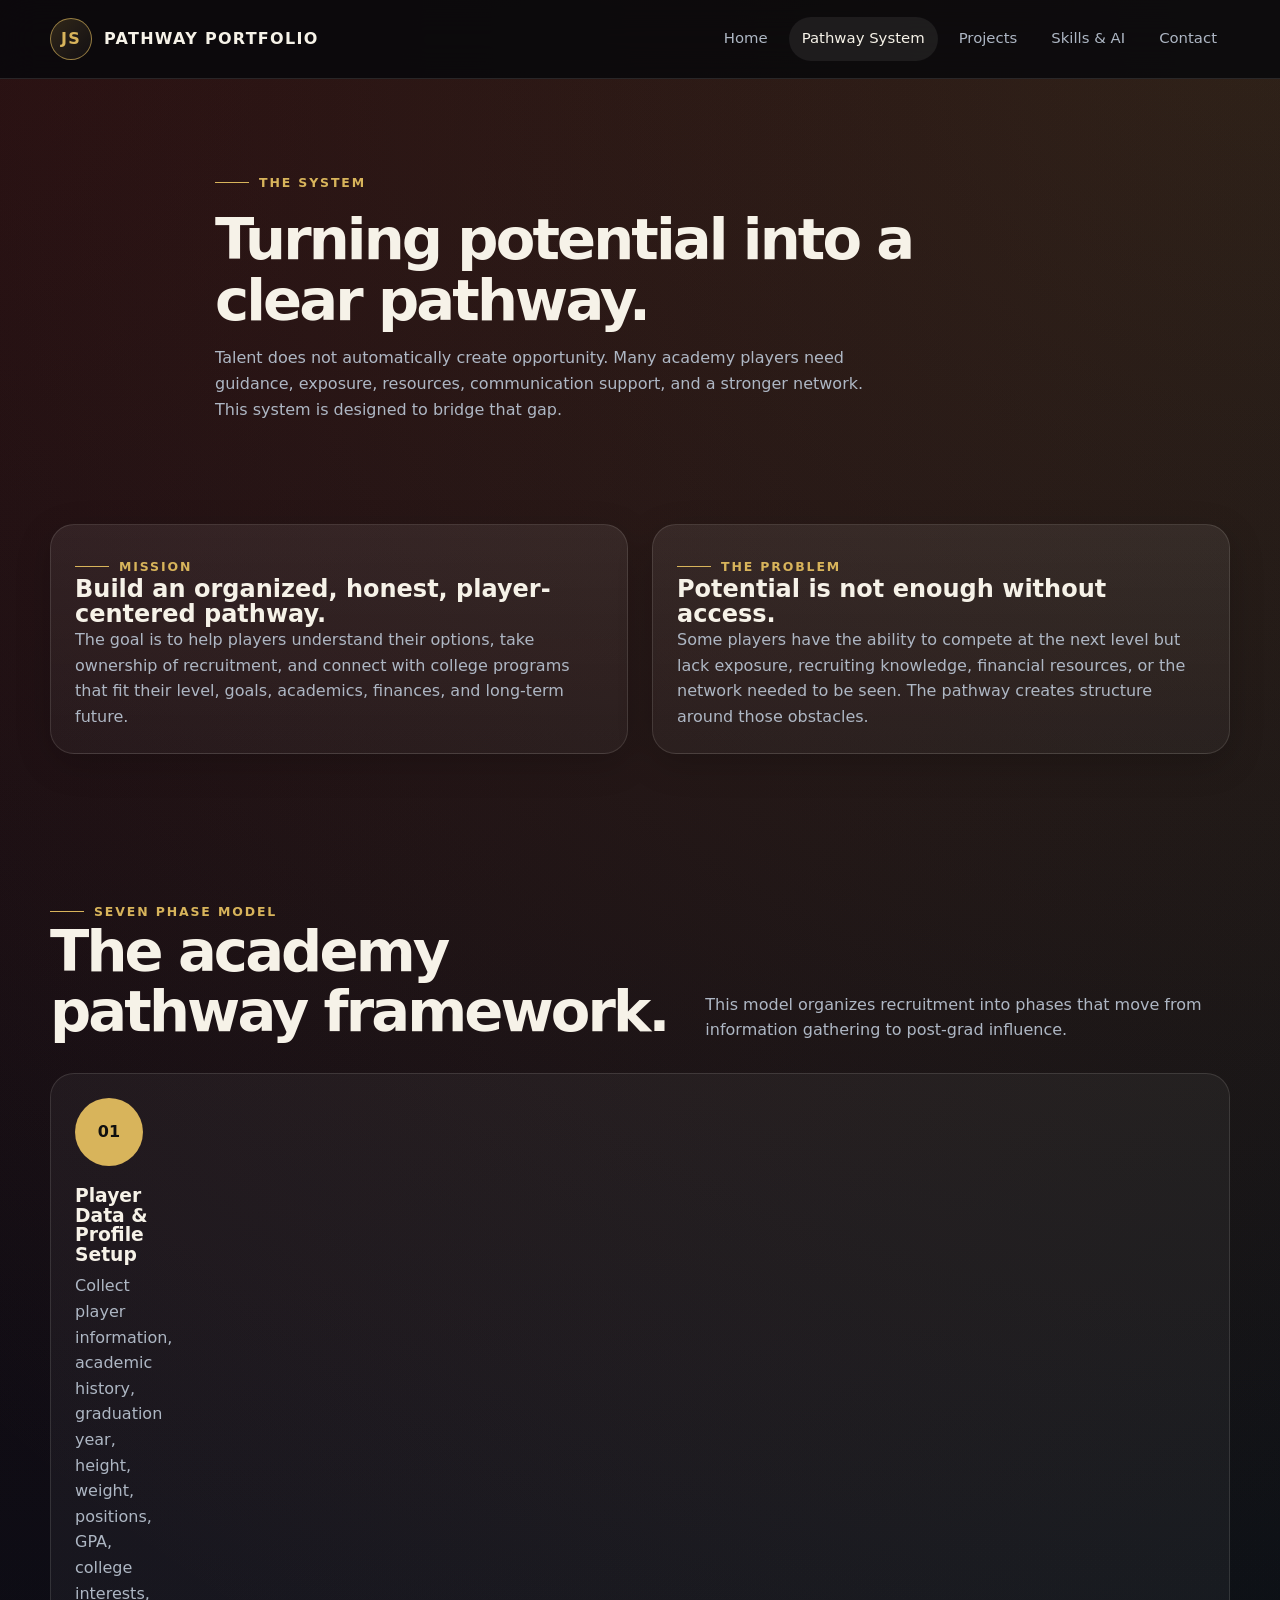
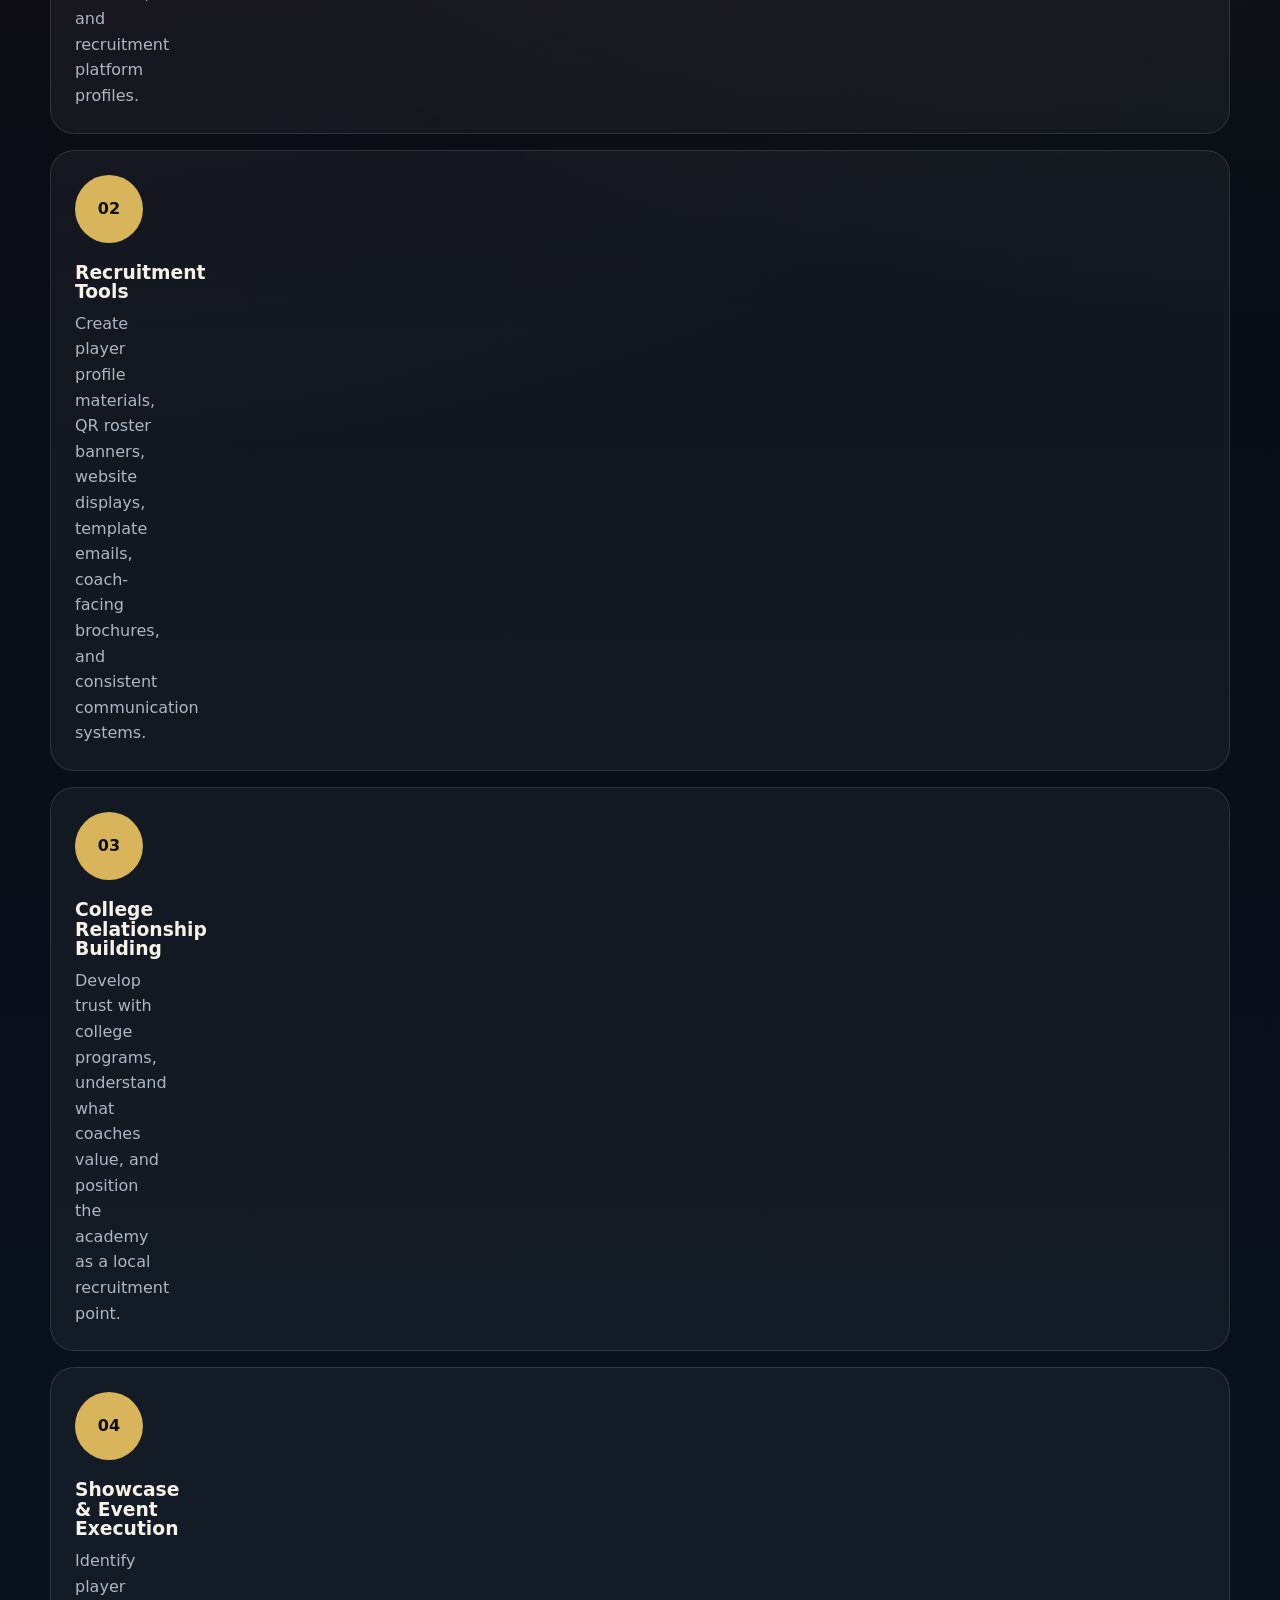
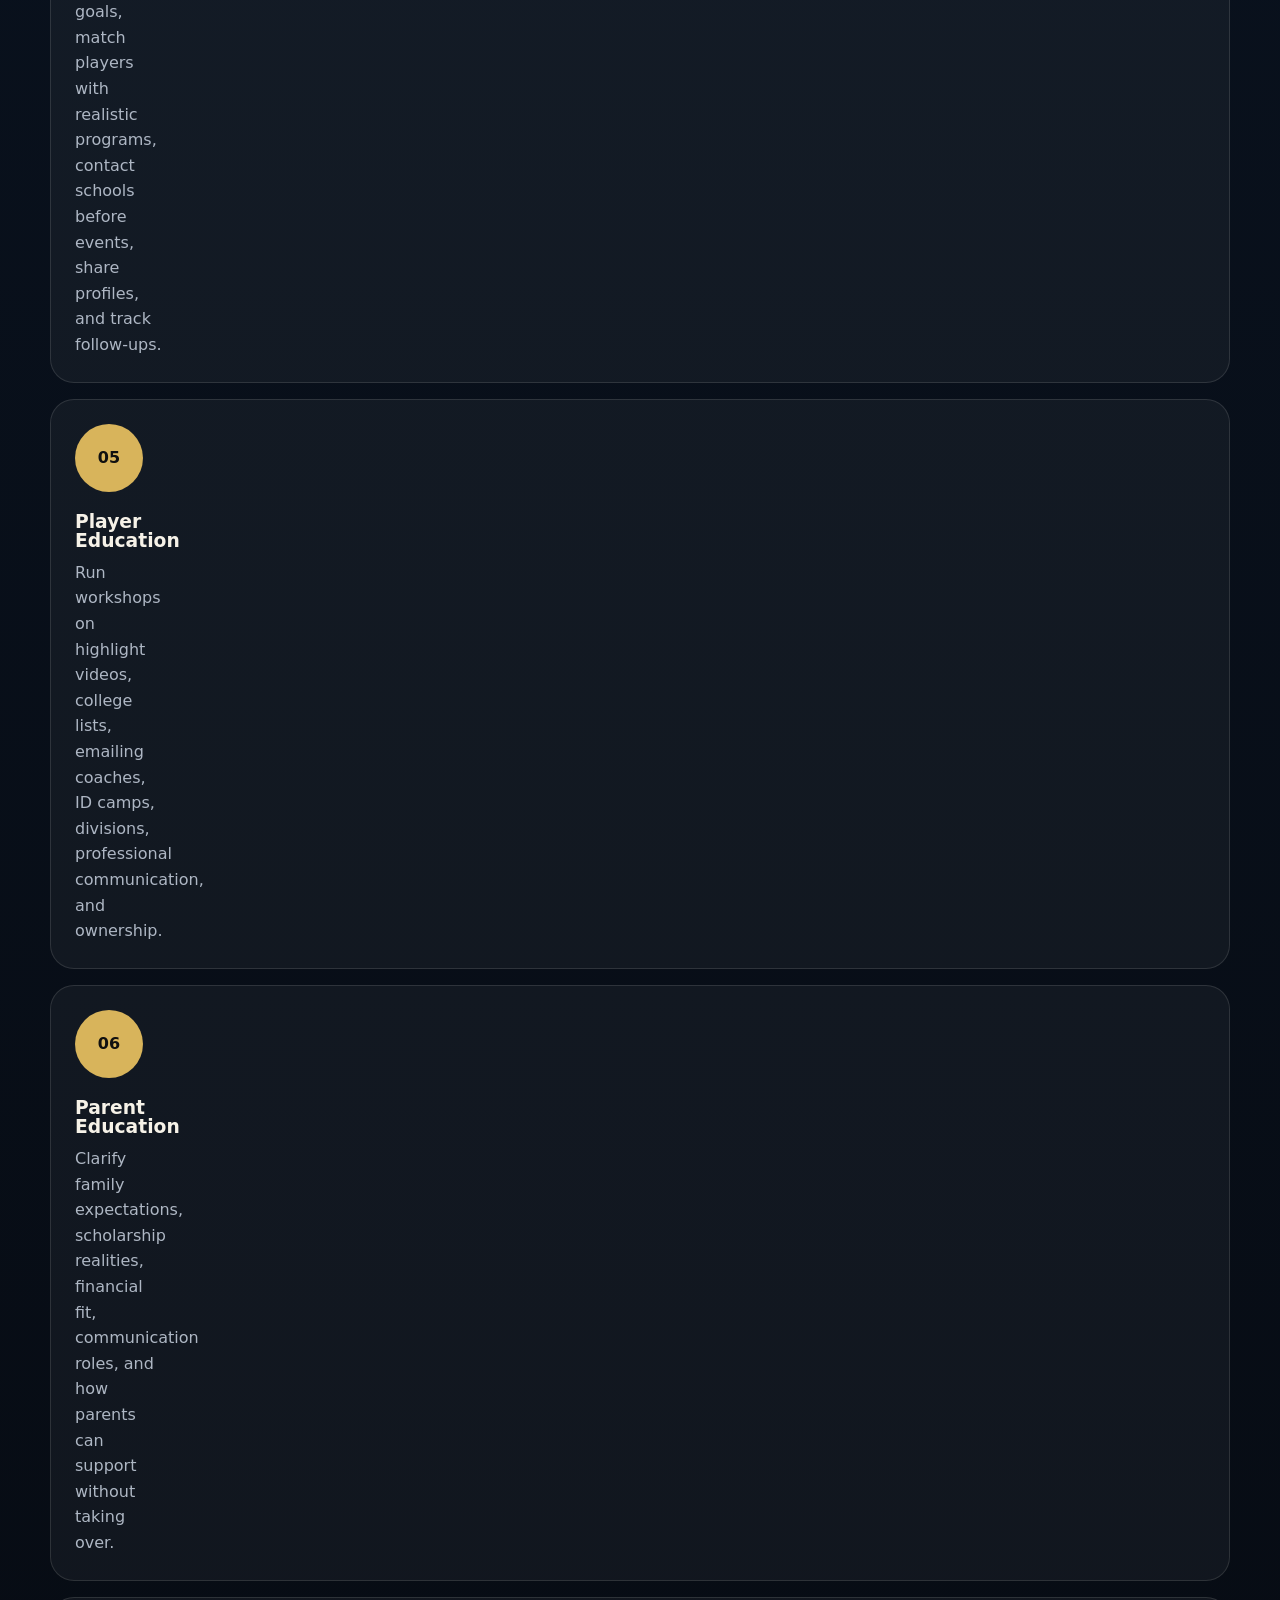
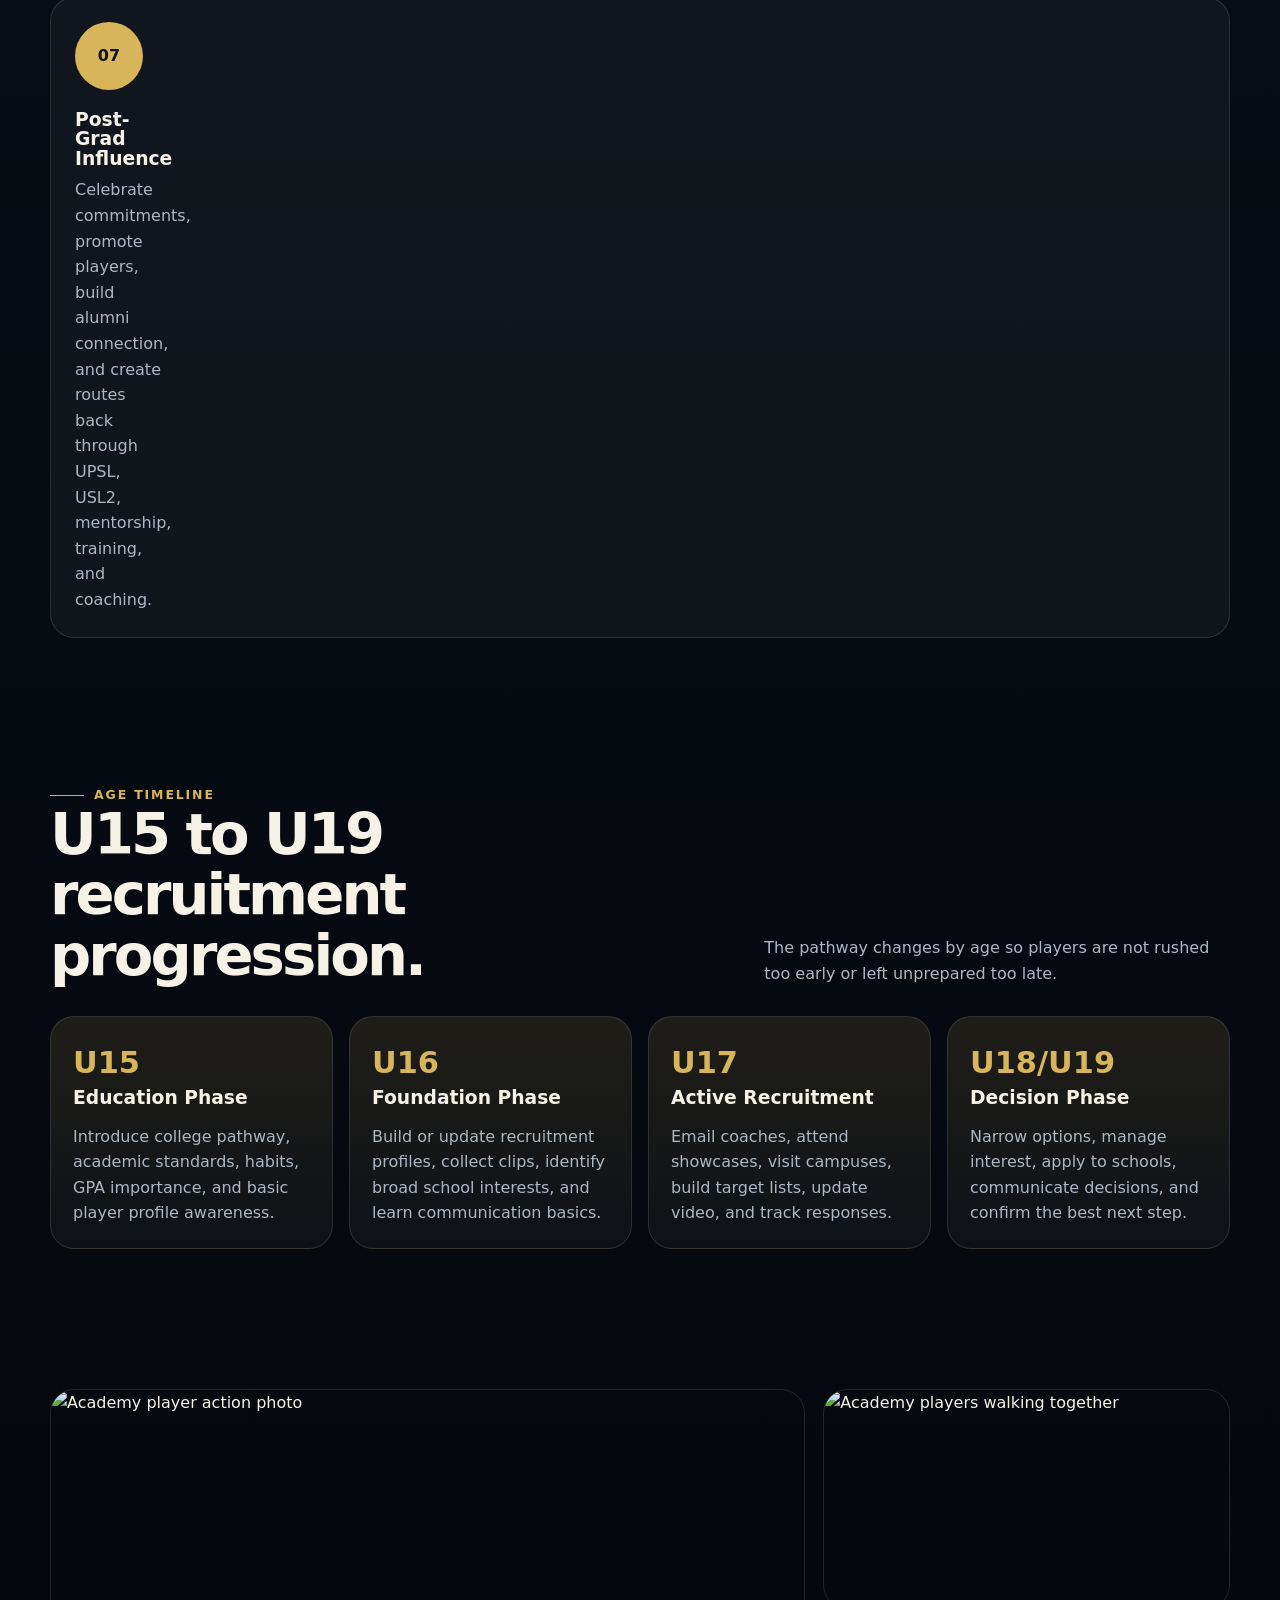
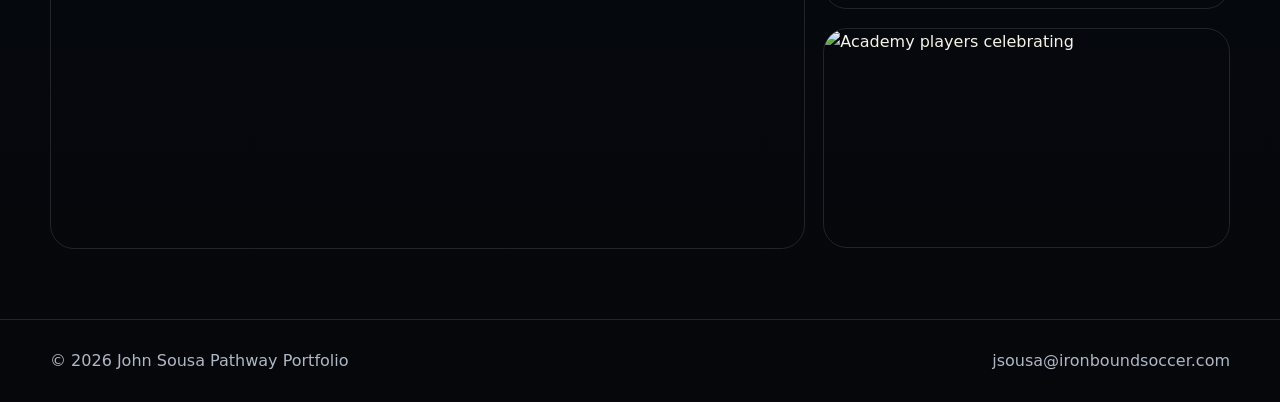
==== pathway.html @ 58d5fef7 "Add files via upload" ====
<!DOCTYPE html>
<html lang="en">
<head>
  <meta charset="UTF-8" />
  <meta name="viewport" content="width=device-width, initial-scale=1.0" />
  <title>Pathway System | John Sousa</title>
  <link rel="stylesheet" href="style.css" />
</head>
<body>
  <header class="site-header">
    <nav class="container nav">
      <a class="brand" href="index.html"><span class="brand-mark">JS</span><span>Pathway Portfolio</span></a>
      <button class="menu-toggle" aria-label="Open navigation">Menu</button>
      <div class="nav-links"><a href="index.html">Home</a><a href="pathway.html">Pathway System</a><a href="projects.html">Projects</a><a href="workflow.html">Skills & AI</a><a href="contact.html">Contact</a></div>
    </nav>
  </header>

  <main>
    <section class="page-hero">
      <div class="container page-title reveal">
        <span class="kicker">The System</span>
        <h1>Turning potential into a clear pathway.</h1>
        <p>Talent does not automatically create opportunity. Many academy players need guidance, exposure, resources, communication support, and a stronger network. This system is designed to bridge that gap.</p>
      </div>
    </section>

    <section>
      <div class="container grid-2">
        <article class="card reveal">
          <span class="kicker">Mission</span>
          <h2>Build an organized, honest, player-centered pathway.</h2>
          <p>The goal is to help players understand their options, take ownership of recruitment, and connect with college programs that fit their level, goals, academics, finances, and long-term future.</p>
        </article>
        <article class="card reveal">
          <span class="kicker">The Problem</span>
          <h2>Potential is not enough without access.</h2>
          <p>Some players have the ability to compete at the next level but lack exposure, recruiting knowledge, financial resources, or the network needed to be seen. The pathway creates structure around those obstacles.</p>
        </article>
      </div>
    </section>

    <section>
      <div class="container">
        <div class="section-header reveal">
          <div><span class="kicker">Seven Phase Model</span><h2>The academy pathway framework.</h2></div>
          <p>This model organizes recruitment into phases that move from information gathering to post-grad influence.</p>
        </div>
        <div class="timeline">
          <div class="phase reveal"><div></div><div><h3>Player Data & Profile Setup</h3><p>Collect player information, academic history, graduation year, height, weight, positions, GPA, college interests, and recruitment platform profiles.</p></div></div>
          <div class="phase reveal"><div></div><div><h3>Recruitment Tools</h3><p>Create player profile materials, QR roster banners, website displays, template emails, coach-facing brochures, and consistent communication systems.</p></div></div>
          <div class="phase reveal"><div></div><div><h3>College Relationship Building</h3><p>Develop trust with college programs, understand what coaches value, and position the academy as a local recruitment point.</p></div></div>
          <div class="phase reveal"><div></div><div><h3>Showcase & Event Execution</h3><p>Identify player goals, match players with realistic programs, contact schools before events, share profiles, and track follow-ups.</p></div></div>
          <div class="phase reveal"><div></div><div><h3>Player Education</h3><p>Run workshops on highlight videos, college lists, emailing coaches, ID camps, divisions, professional communication, and ownership.</p></div></div>
          <div class="phase reveal"><div></div><div><h3>Parent Education</h3><p>Clarify family expectations, scholarship realities, financial fit, communication roles, and how parents can support without taking over.</p></div></div>
          <div class="phase reveal"><div></div><div><h3>Post-Grad Influence</h3><p>Celebrate commitments, promote players, build alumni connection, and create routes back through UPSL, USL2, mentorship, training, and coaching.</p></div></div>
        </div>
      </div>
    </section>

    <section>
      <div class="container">
        <div class="section-header reveal">
          <div><span class="kicker">Age Timeline</span><h2>U15 to U19 recruitment progression.</h2></div>
          <p>The pathway changes by age so players are not rushed too early or left unprepared too late.</p>
        </div>
        <div class="age-timeline">
          <article class="age-card reveal"><div class="age">U15</div><h3>Education Phase</h3><p>Introduce college pathway, academic standards, habits, GPA importance, and basic player profile awareness.</p></article>
          <article class="age-card reveal"><div class="age">U16</div><h3>Foundation Phase</h3><p>Build or update recruitment profiles, collect clips, identify broad school interests, and learn communication basics.</p></article>
          <article class="age-card reveal"><div class="age">U17</div><h3>Active Recruitment</h3><p>Email coaches, attend showcases, visit campuses, build target lists, update video, and track responses.</p></article>
          <article class="age-card reveal"><div class="age">U18/U19</div><h3>Decision Phase</h3><p>Narrow options, manage interest, apply to schools, communicate decisions, and confirm the best next step.</p></article>
        </div>
      </div>
    </section>

    <section>
      <div class="container photo-band reveal">
        <img class="tall" src="assets/images/player-action-1.jpg" alt="Academy player action photo" />
        <div class="stack">
          <img src="assets/images/player-culture.jpg" alt="Academy players walking together" />
          <img src="assets/images/player-celebration.jpg" alt="Academy players celebrating" />
        </div>
      </div>
    </section>
  </main>

  <footer class="site-footer"><div class="container footer-inner"><span>© 2026 John Sousa Pathway Portfolio</span><span>jsousa@ironboundsoccer.com</span></div></footer>
  <script src="script.js"></script>
</body>
</html>
---- style.css ----
:root {
  --bg: #07090d;
  --panel: #0d121a;
  --panel-2: #111926;
  --ink: #f6f2e8;
  --muted: #aeb7c4;
  --gold: #d8b45b;
  --gold-soft: rgba(216, 180, 91, 0.16);
  --line: rgba(246, 242, 232, 0.12);
  --red: #a31621;
  --navy: #07162a;
  --shadow: 0 20px 70px rgba(0, 0, 0, 0.35);
  --radius: 24px;
  --max: 1180px;
}

* { box-sizing: border-box; }

html { scroll-behavior: smooth; }

body {
  margin: 0;
  font-family: Inter, ui-sans-serif, system-ui, -apple-system, BlinkMacSystemFont, "Segoe UI", sans-serif;
  color: var(--ink);
  background:
    radial-gradient(circle at top left, rgba(163, 22, 33, 0.18), transparent 30%),
    radial-gradient(circle at top right, rgba(216, 180, 91, 0.16), transparent 28%),
    linear-gradient(180deg, #05070b 0%, #09111d 45%, #05070b 100%);
  line-height: 1.6;
}

body::before {
  content: "";
  position: fixed;
  inset: 0;
  pointer-events: none;
  opacity: 0.13;
  background-image:
    linear-gradient(rgba(255,255,255,.05) 1px, transparent 1px),
    linear-gradient(90deg, rgba(255,255,255,.05) 1px, transparent 1px);
  background-size: 42px 42px;
  mask-image: linear-gradient(to bottom, black, transparent 80%);
  z-index: -1;
}

a { color: inherit; text-decoration: none; }

img { max-width: 100%; display: block; }

.container { width: min(var(--max), calc(100% - 40px)); margin: 0 auto; }

.site-header {
  position: sticky;
  top: 0;
  z-index: 1000;
  backdrop-filter: blur(18px);
  background: rgba(5, 7, 11, 0.78);
  border-bottom: 1px solid var(--line);
}

.nav {
  height: 78px;
  display: flex;
  align-items: center;
  justify-content: space-between;
  gap: 24px;
}

.brand {
  display: flex;
  align-items: center;
  gap: 12px;
  letter-spacing: 0.08em;
  text-transform: uppercase;
  font-weight: 800;
}

.brand-mark {
  width: 42px;
  height: 42px;
  border: 1px solid rgba(216, 180, 91, 0.65);
  border-radius: 50%;
  display: grid;
  place-items: center;
  color: var(--gold);
  background: linear-gradient(135deg, rgba(216,180,91,.18), rgba(255,255,255,.03));
}

.nav-links { display: flex; align-items: center; gap: 8px; }

.nav-links a {
  padding: 10px 13px;
  color: var(--muted);
  font-size: 0.93rem;
  border-radius: 999px;
  transition: 180ms ease;
}

.nav-links a:hover, .nav-links a.active {
  color: var(--ink);
  background: rgba(255,255,255,0.07);
}

.menu-toggle {
  display: none;
  border: 1px solid var(--line);
  color: var(--ink);
  background: transparent;
  padding: 10px 12px;
  border-radius: 12px;
}

.hero {
  padding: 86px 0 54px;
}

.hero-grid {
  display: grid;
  grid-template-columns: 1.05fr 0.95fr;
  gap: 42px;
  align-items: center;
}

.kicker {
  display: inline-flex;
  align-items: center;
  gap: 10px;
  color: var(--gold);
  text-transform: uppercase;
  letter-spacing: 0.15em;
  font-size: 0.78rem;
  font-weight: 800;
}

.kicker::before {
  content: "";
  width: 34px;
  height: 1px;
  background: var(--gold);
}

h1, h2, h3 { line-height: 1.05; margin: 0; }

h1 {
  margin-top: 18px;
  font-size: clamp(3.2rem, 7vw, 6.8rem);
  letter-spacing: -0.07em;
}

.hero h1 span { color: var(--gold); }

.lede {
  color: #d9dee7;
  font-size: clamp(1.1rem, 2vw, 1.32rem);
  max-width: 700px;
  margin: 22px 0 0;
}

.hero-actions { display: flex; gap: 14px; flex-wrap: wrap; margin-top: 30px; }

.btn {
  display: inline-flex;
  align-items: center;
  justify-content: center;
  gap: 9px;
  padding: 13px 18px;
  border-radius: 999px;
  font-weight: 800;
  border: 1px solid var(--line);
  transition: transform 180ms ease, background 180ms ease, border-color 180ms ease;
}

.btn:hover { transform: translateY(-2px); }

.btn.primary {
  color: #101010;
  background: var(--gold);
  border-color: var(--gold);
}

.btn.ghost { color: var(--ink); background: rgba(255,255,255,0.05); }

.hero-card {
  position: relative;
  border-radius: 34px;
  overflow: hidden;
  box-shadow: var(--shadow);
  border: 1px solid var(--line);
  min-height: 610px;
  background: var(--panel);
}

.hero-card img { width: 100%; height: 610px; object-fit: cover; }

.hero-card::after {
  content: "";
  position: absolute;
  inset: 0;
  background: linear-gradient(to top, rgba(3,5,8,.86), transparent 50%);
}

.hero-label {
  position: absolute;
  left: 24px;
  bottom: 24px;
  right: 24px;
  z-index: 2;
  padding: 18px;
  border: 1px solid rgba(255,255,255,0.14);
  border-radius: 22px;
  background: rgba(7, 9, 13, 0.72);
  backdrop-filter: blur(14px);
}

.hero-label strong { display: block; font-size: 1.15rem; }
.hero-label span { color: var(--muted); }

.stat-strip {
  display: grid;
  grid-template-columns: repeat(4, 1fr);
  gap: 14px;
  margin-top: 44px;
}

.stat {
  padding: 20px;
  border: 1px solid var(--line);
  border-radius: 20px;
  background: rgba(255,255,255,.045);
}

.stat strong { display: block; font-size: 1.6rem; color: var(--gold); }
.stat span { color: var(--muted); font-size: .92rem; }

section { padding: 70px 0; }

.section-header {
  display: flex;
  align-items: end;
  justify-content: space-between;
  gap: 28px;
  margin-bottom: 30px;
}

.section-header h2, .page-title h1 {
  font-size: clamp(2.2rem, 4.5vw, 4.5rem);
  letter-spacing: -0.05em;
}

.section-header p, .page-title p { color: var(--muted); max-width: 680px; margin: 14px 0 0; }

.grid-2 { display: grid; grid-template-columns: 1fr 1fr; gap: 24px; }
.grid-3 { display: grid; grid-template-columns: repeat(3, 1fr); gap: 18px; }
.grid-4 { display: grid; grid-template-columns: repeat(4, 1fr); gap: 16px; }

.card {
  border: 1px solid var(--line);
  background: linear-gradient(180deg, rgba(255,255,255,.07), rgba(255,255,255,.035));
  border-radius: var(--radius);
  padding: 24px;
  box-shadow: 0 10px 35px rgba(0,0,0,.18);
}

.card h3 { font-size: 1.25rem; margin-bottom: 10px; }
.card p { color: var(--muted); margin: 0; }

.resume-card { display: grid; grid-template-columns: 240px 1fr; gap: 26px; align-items: stretch; }
.resume-card img { width: 100%; height: 100%; min-height: 360px; object-fit: cover; border-radius: 22px; }

.role-list { display: grid; gap: 14px; }
.role-item {
  padding: 18px;
  border: 1px solid var(--line);
  border-radius: 18px;
  background: rgba(7, 22, 42, 0.48);
}
.role-item strong { display: block; }
.role-item span { color: var(--muted); font-size: .95rem; }

.photo-band {
  display: grid;
  grid-template-columns: 1.3fr .7fr;
  gap: 18px;
}

.photo-band img, .image-card img { width: 100%; height: 100%; object-fit: cover; border-radius: var(--radius); border: 1px solid var(--line); }
.photo-band .tall { min-height: 460px; }
.photo-band .stack { display: grid; gap: 18px; }
.photo-band .stack img { height: 220px; }

.timeline { display: grid; gap: 16px; counter-reset: phase; }
.phase {
  position: relative;
  display: grid;
  grid-template-columns: 90px 1fr;
  gap: 20px;
  padding: 24px;
  border: 1px solid var(--line);
  border-radius: var(--radius);
  background: rgba(255,255,255,.045);
}
.phase::before {
  counter-increment: phase;
  content: "0" counter(phase);
  display: grid;
  place-items: center;
  width: 68px;
  height: 68px;
  border-radius: 50%;
  color: #101010;
  background: var(--gold);
  font-weight: 900;
}
.phase p { color: var(--muted); margin: 9px 0 0; }

.age-timeline {
  display: grid;
  grid-template-columns: repeat(4, 1fr);
  gap: 16px;
}
.age-card {
  padding: 22px;
  border-radius: var(--radius);
  border: 1px solid var(--line);
  background: linear-gradient(180deg, rgba(216,180,91,.12), rgba(255,255,255,.035));
}
.age-card .age { color: var(--gold); font-size: 1.9rem; font-weight: 900; }
.age-card p { color: var(--muted); margin-bottom: 0; }

.case-study {
  border: 1px solid var(--line);
  border-radius: 30px;
  padding: 28px;
  background: linear-gradient(135deg, rgba(255,255,255,.075), rgba(255,255,255,.03));
  display: grid;
  grid-template-columns: 1fr .78fr;
  gap: 28px;
  align-items: center;
  margin-bottom: 22px;
}
.case-study h2 { font-size: clamp(1.7rem, 3vw, 3rem); letter-spacing: -.04em; }
.case-study p { color: var(--muted); }
.case-meta { display: grid; grid-template-columns: repeat(3, 1fr); gap: 10px; margin-top: 18px; }
.case-meta div { border: 1px solid var(--line); border-radius: 14px; padding: 13px; color: var(--muted); }
.case-meta strong { color: var(--gold); display: block; font-size: .8rem; text-transform: uppercase; letter-spacing: .1em; }
.mockup {
  border-radius: 24px;
  background: #07101c;
  border: 1px solid rgba(216,180,91,.28);
  padding: 18px;
}
.mock-row { display: flex; align-items: center; justify-content: space-between; border-bottom: 1px solid var(--line); padding: 12px 0; gap: 10px; }
.mock-row:last-child { border-bottom: 0; }
.pill { display: inline-flex; border: 1px solid rgba(216,180,91,.35); color: var(--gold); padding: 4px 9px; border-radius: 999px; font-size: .78rem; }
.progress { height: 8px; background: rgba(255,255,255,.1); border-radius: 999px; overflow: hidden; width: 120px; }
.progress span { display: block; height: 100%; width: var(--w); background: var(--gold); }

.tool-cloud { display: flex; flex-wrap: wrap; gap: 10px; }
.tool-cloud span { padding: 10px 13px; border: 1px solid var(--line); border-radius: 999px; background: rgba(255,255,255,.055); color: #dce3ef; }

.page-hero { padding: 86px 0 32px; }
.page-title { max-width: 850px; }

.ai-steps { display: grid; gap: 14px; }
.ai-step { display: grid; grid-template-columns: 54px 1fr; gap: 16px; align-items: start; padding: 20px; border: 1px solid var(--line); border-radius: 20px; background: rgba(255,255,255,.045); }
.ai-step span { width: 40px; height: 40px; display: grid; place-items: center; border-radius: 50%; background: var(--gold); color: #111; font-weight: 900; }
.ai-step p { color: var(--muted); margin: 5px 0 0; }

.contact-panel {
  border: 1px solid rgba(216,180,91,.32);
  background: linear-gradient(135deg, rgba(216,180,91,.15), rgba(255,255,255,.04));
  border-radius: 34px;
  padding: 42px;
  display: grid;
  grid-template-columns: 1fr .75fr;
  gap: 26px;
  align-items: center;
}
.contact-panel h1 { font-size: clamp(2.5rem, 5vw, 5rem); }
.contact-panel p { color: #d9dee7; }

.site-footer {
  border-top: 1px solid var(--line);
  padding: 28px 0;
  color: var(--muted);
}
.footer-inner { display: flex; justify-content: space-between; gap: 20px; flex-wrap: wrap; }

.reveal { opacity: 0; transform: translateY(18px); transition: 700ms ease; }
.reveal.visible { opacity: 1; transform: translateY(0); }

@media (max-width: 920px) {
  .menu-toggle { display: inline-flex; }
  .nav-links { display: none; position: absolute; top: 78px; left: 20px; right: 20px; padding: 14px; flex-direction: column; align-items: stretch; background: rgba(7,9,13,.96); border: 1px solid var(--line); border-radius: 18px; }
  .nav-links.open { display: flex; }
  .hero-grid, .grid-2, .case-study, .contact-panel, .resume-card, .photo-band { grid-template-columns: 1fr; }
  .grid-3, .grid-4, .age-timeline, .stat-strip { grid-template-columns: repeat(2, 1fr); }
  .hero-card, .hero-card img { min-height: 460px; height: 460px; }
  .phase { grid-template-columns: 1fr; }
}

@media (max-width: 620px) {
  .grid-3, .grid-4, .age-timeline, .stat-strip, .case-meta { grid-template-columns: 1fr; }
  .container { width: min(100% - 28px, var(--max)); }
  .hero { padding-top: 54px; }
  h1 { font-size: 3.2rem; }
  .section-header { display: block; }
  .contact-panel { padding: 26px; }
}
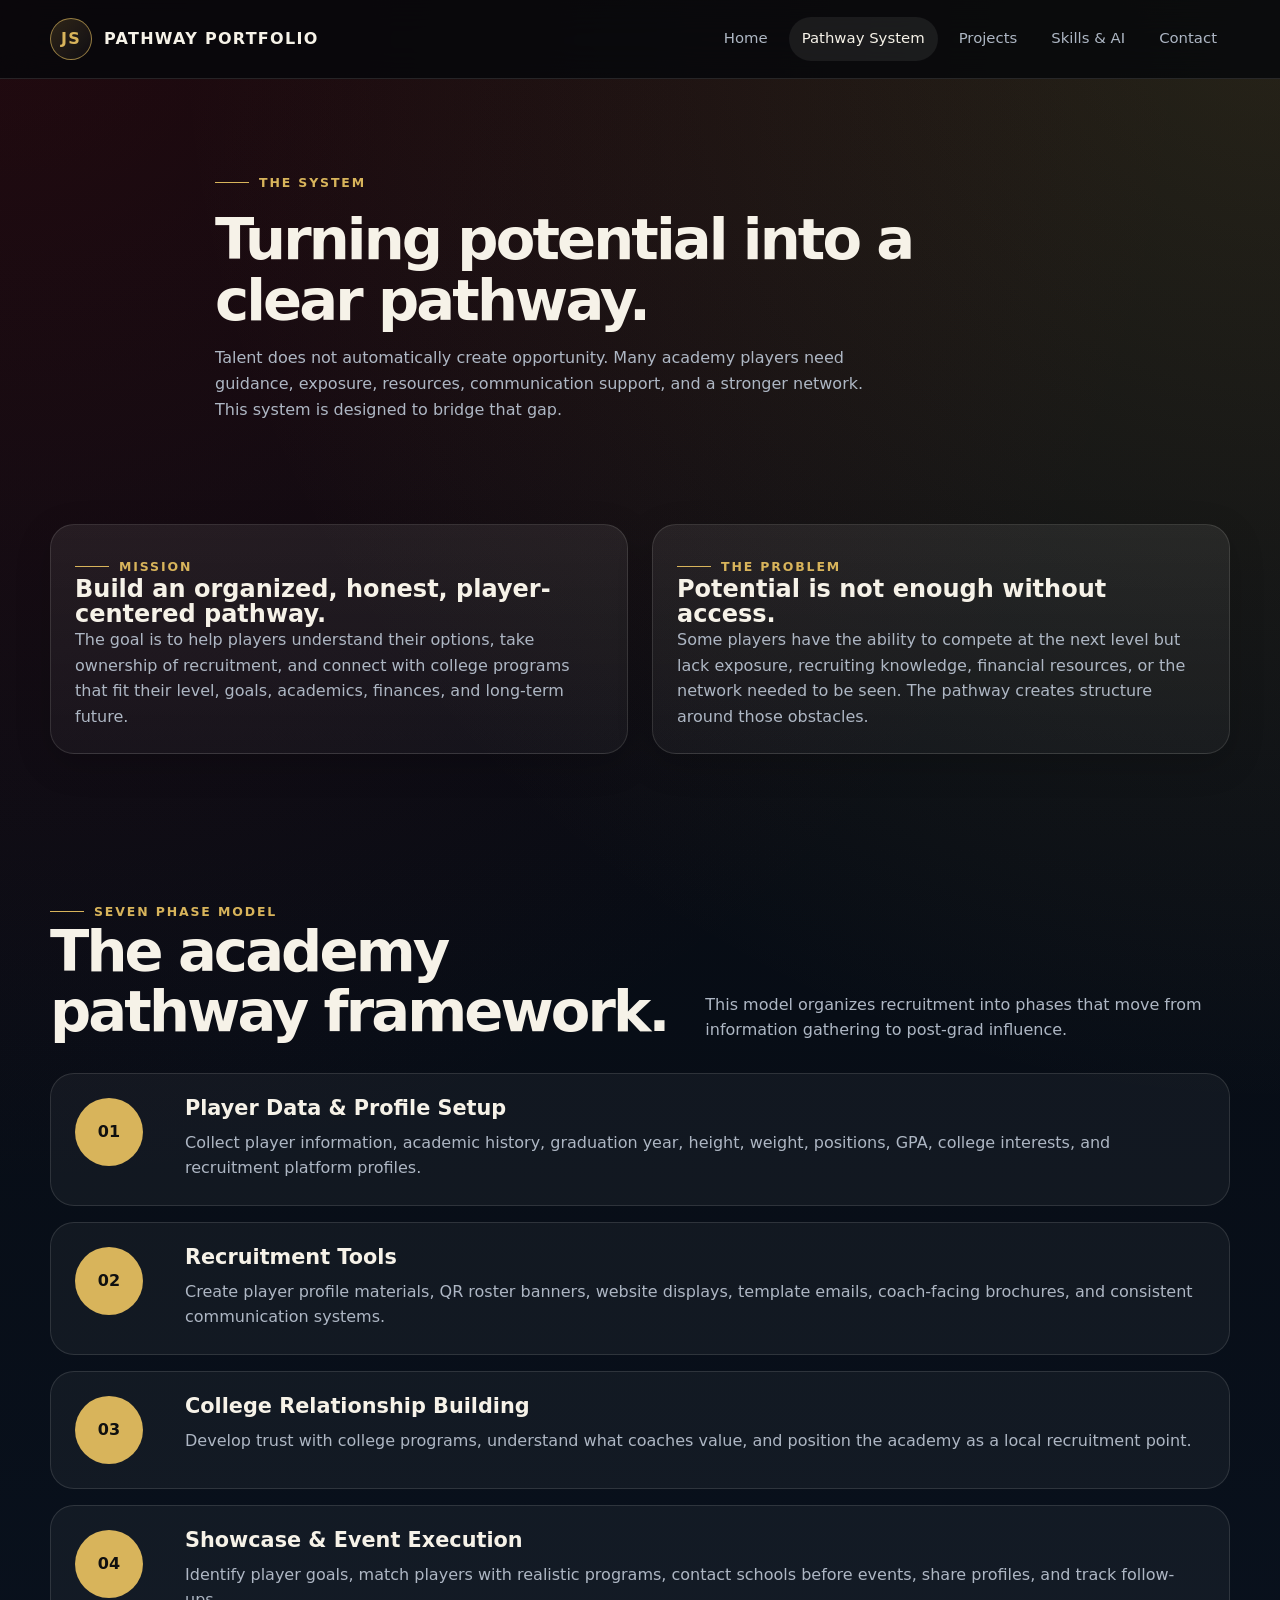
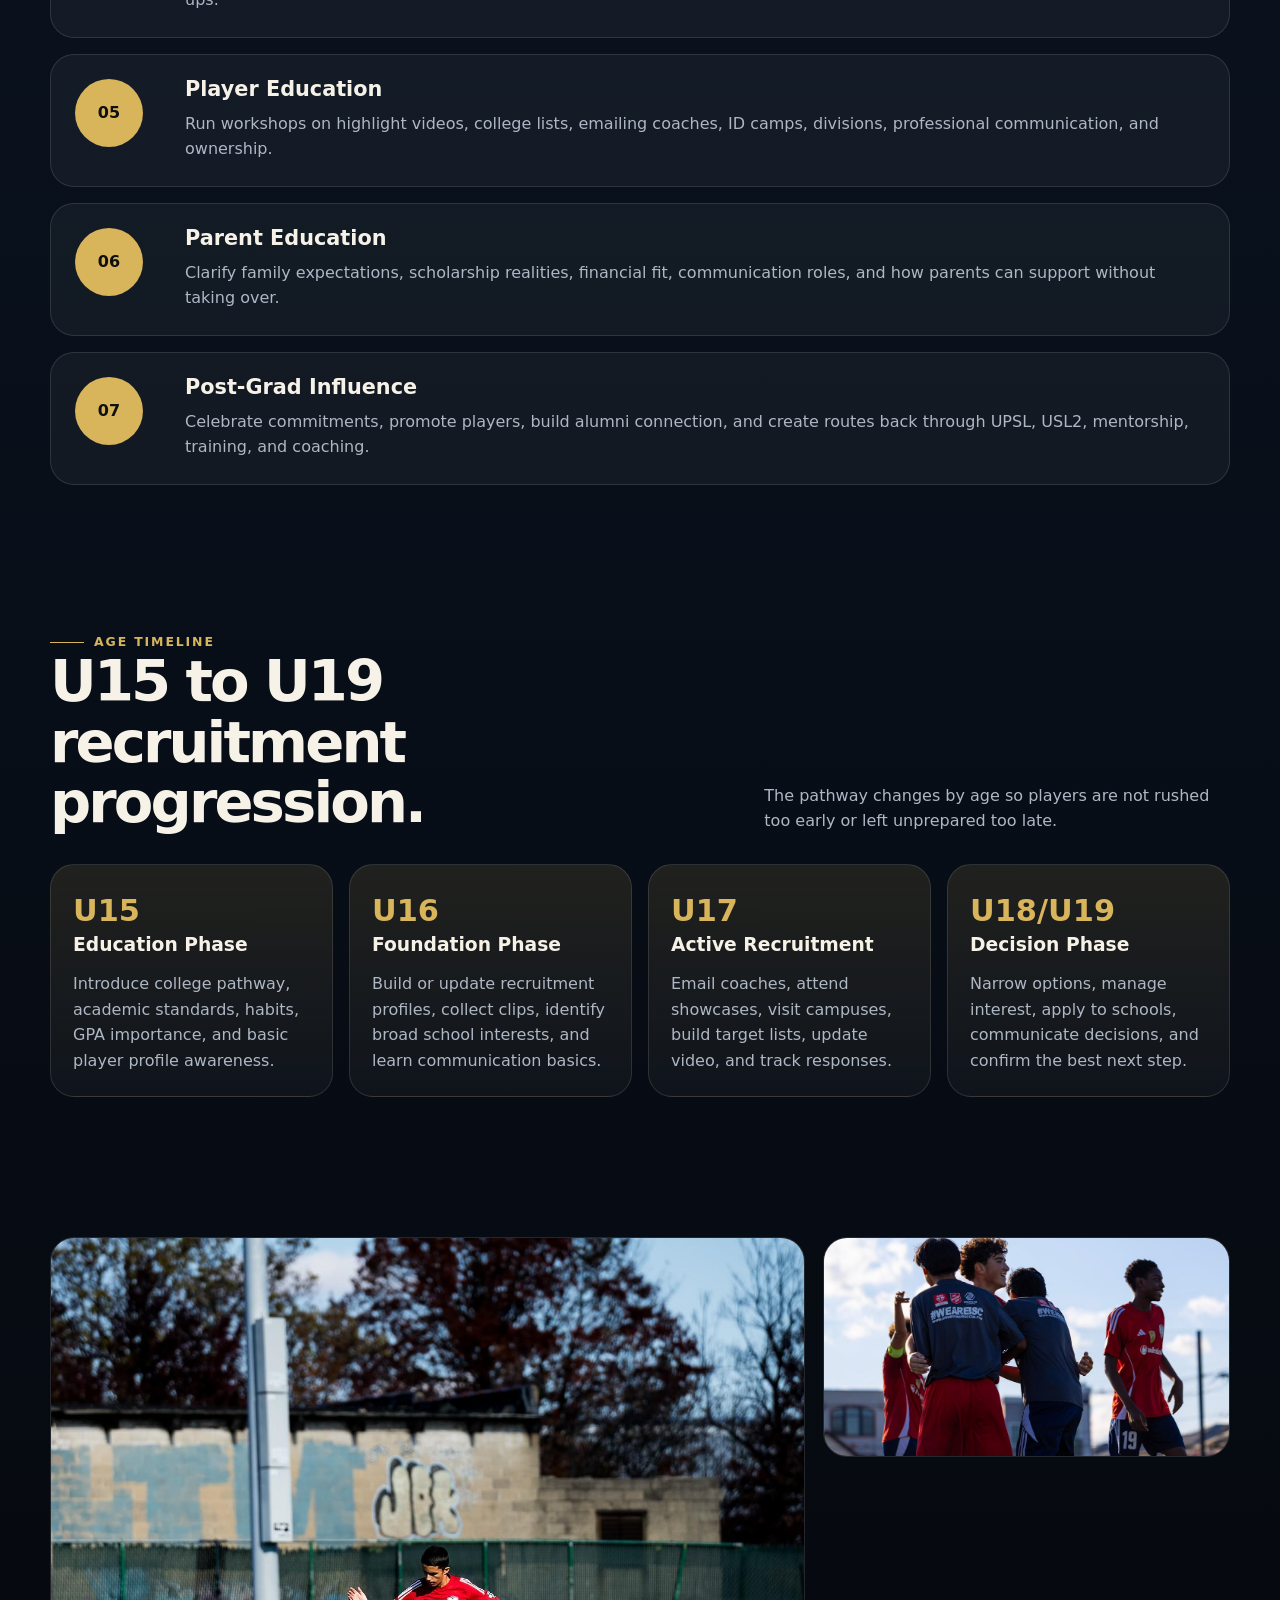
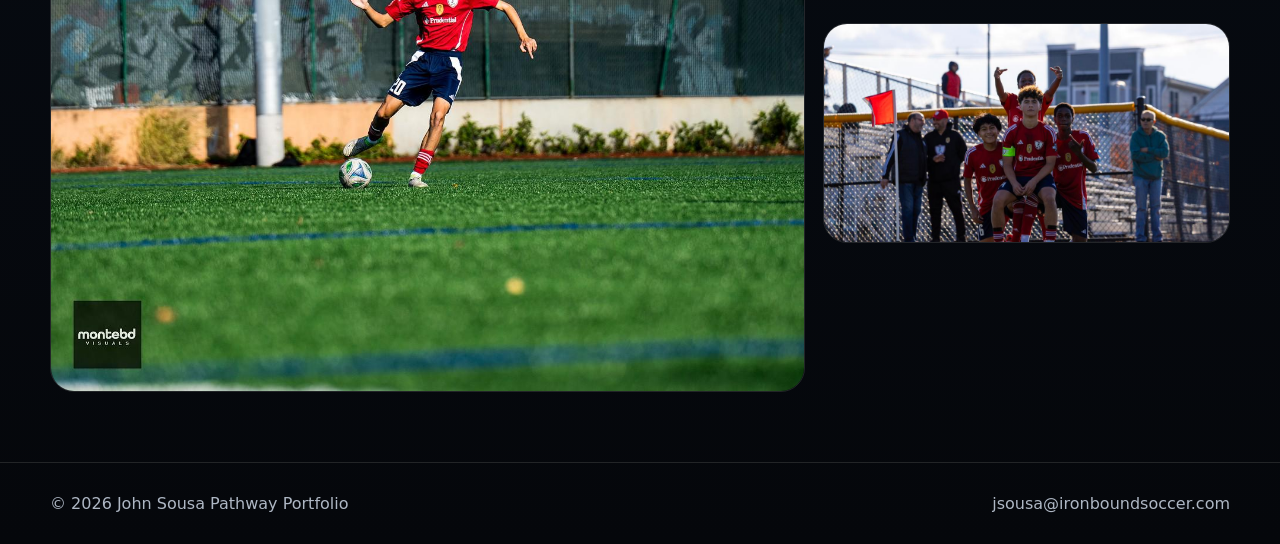
==== commit 85514350: "Add files via upload" ====
--- a/pathway.html
+++ b/pathway.html
@@ -46,13 +46,54 @@
           <p>This model organizes recruitment into phases that move from information gathering to post-grad influence.</p>
         </div>
         <div class="timeline">
-          <div class="phase reveal"><div></div><div><h3>Player Data & Profile Setup</h3><p>Collect player information, academic history, graduation year, height, weight, positions, GPA, college interests, and recruitment platform profiles.</p></div></div>
-          <div class="phase reveal"><div></div><div><h3>Recruitment Tools</h3><p>Create player profile materials, QR roster banners, website displays, template emails, coach-facing brochures, and consistent communication systems.</p></div></div>
-          <div class="phase reveal"><div></div><div><h3>College Relationship Building</h3><p>Develop trust with college programs, understand what coaches value, and position the academy as a local recruitment point.</p></div></div>
-          <div class="phase reveal"><div></div><div><h3>Showcase & Event Execution</h3><p>Identify player goals, match players with realistic programs, contact schools before events, share profiles, and track follow-ups.</p></div></div>
-          <div class="phase reveal"><div></div><div><h3>Player Education</h3><p>Run workshops on highlight videos, college lists, emailing coaches, ID camps, divisions, professional communication, and ownership.</p></div></div>
-          <div class="phase reveal"><div></div><div><h3>Parent Education</h3><p>Clarify family expectations, scholarship realities, financial fit, communication roles, and how parents can support without taking over.</p></div></div>
-          <div class="phase reveal"><div></div><div><h3>Post-Grad Influence</h3><p>Celebrate commitments, promote players, build alumni connection, and create routes back through UPSL, USL2, mentorship, training, and coaching.</p></div></div>
+          <div class="phase reveal">
+            <div>
+              <h3>Player Data & Profile Setup</h3>
+              <p>Collect player information, academic history, graduation year, height, weight, positions, GPA, college interests, and recruitment platform profiles.</p>
+            </div>
+          </div>
+
+          <div class="phase reveal">
+            <div>
+              <h3>Recruitment Tools</h3>
+              <p>Create player profile materials, QR roster banners, website displays, template emails, coach-facing brochures, and consistent communication systems.</p>
+            </div>
+          </div>
+
+          <div class="phase reveal">
+            <div>
+              <h3>College Relationship Building</h3>
+              <p>Develop trust with college programs, understand what coaches value, and position the academy as a local recruitment point.</p>
+            </div>
+          </div>
+
+          <div class="phase reveal">
+            <div>
+              <h3>Showcase & Event Execution</h3>
+              <p>Identify player goals, match players with realistic programs, contact schools before events, share profiles, and track follow-ups.</p>
+            </div>
+          </div>
+
+          <div class="phase reveal">
+            <div>
+              <h3>Player Education</h3>
+              <p>Run workshops on highlight videos, college lists, emailing coaches, ID camps, divisions, professional communication, and ownership.</p>
+            </div>
+          </div>
+
+          <div class="phase reveal">
+            <div>
+              <h3>Parent Education</h3>
+              <p>Clarify family expectations, scholarship realities, financial fit, communication roles, and how parents can support without taking over.</p>
+            </div>
+          </div>
+
+          <div class="phase reveal">
+            <div>
+              <h3>Post-Grad Influence</h3>
+              <p>Celebrate commitments, promote players, build alumni connection, and create routes back through UPSL, USL2, mentorship, training, and coaching.</p>
+            </div>
+          </div>
         </div>
       </div>
     </section>
--- a/style.css
+++ b/style.css
@@ -294,6 +294,7 @@
   display: grid;
   grid-template-columns: 90px 1fr;
   gap: 20px;
+  align-items: start;
   padding: 24px;
   border: 1px solid var(--line);
   border-radius: var(--radius);
@@ -311,7 +312,15 @@
   background: var(--gold);
   font-weight: 900;
 }
-.phase p { color: var(--muted); margin: 9px 0 0; }
+.phase h3 {
+  margin: 0 0 10px;
+  font-size: 1.3rem;
+}
+
+.phase p {
+  color: var(--muted);
+  margin: 0;
+}
 
 .age-timeline {
   display: grid;
